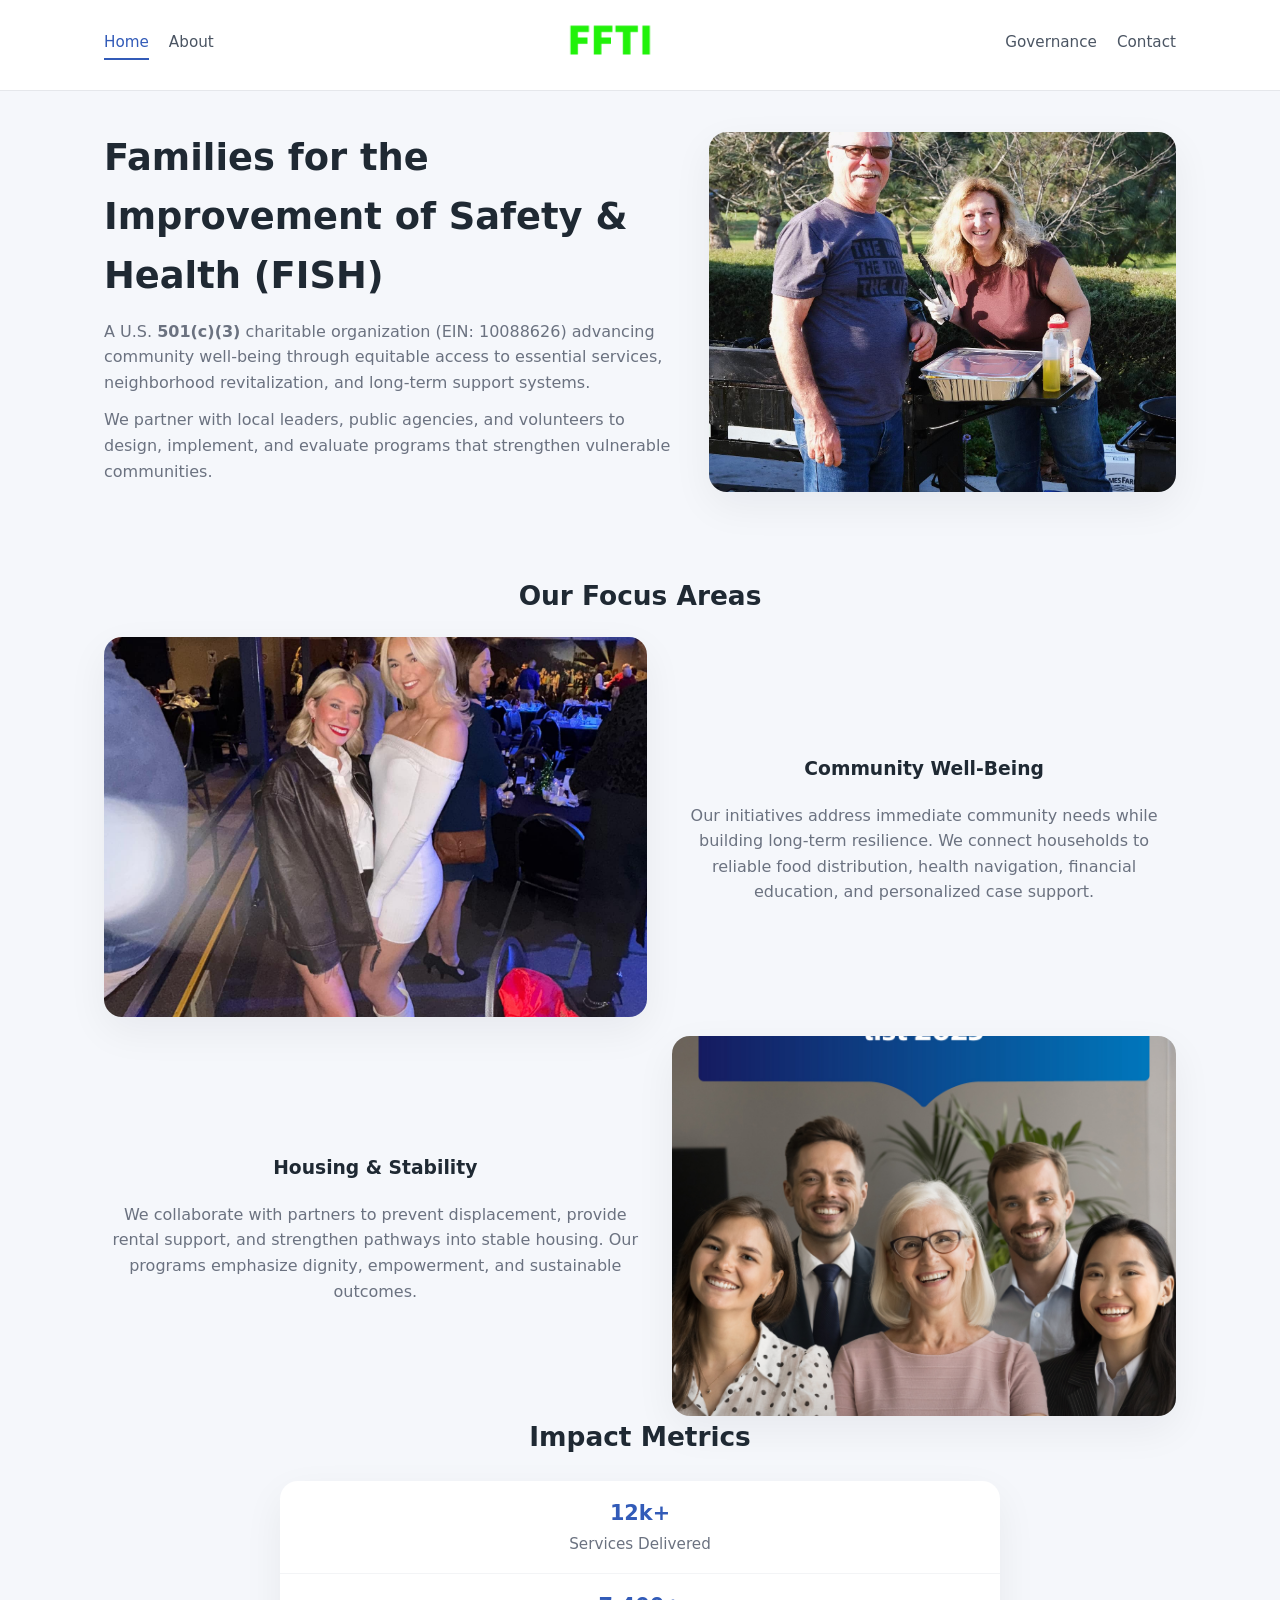
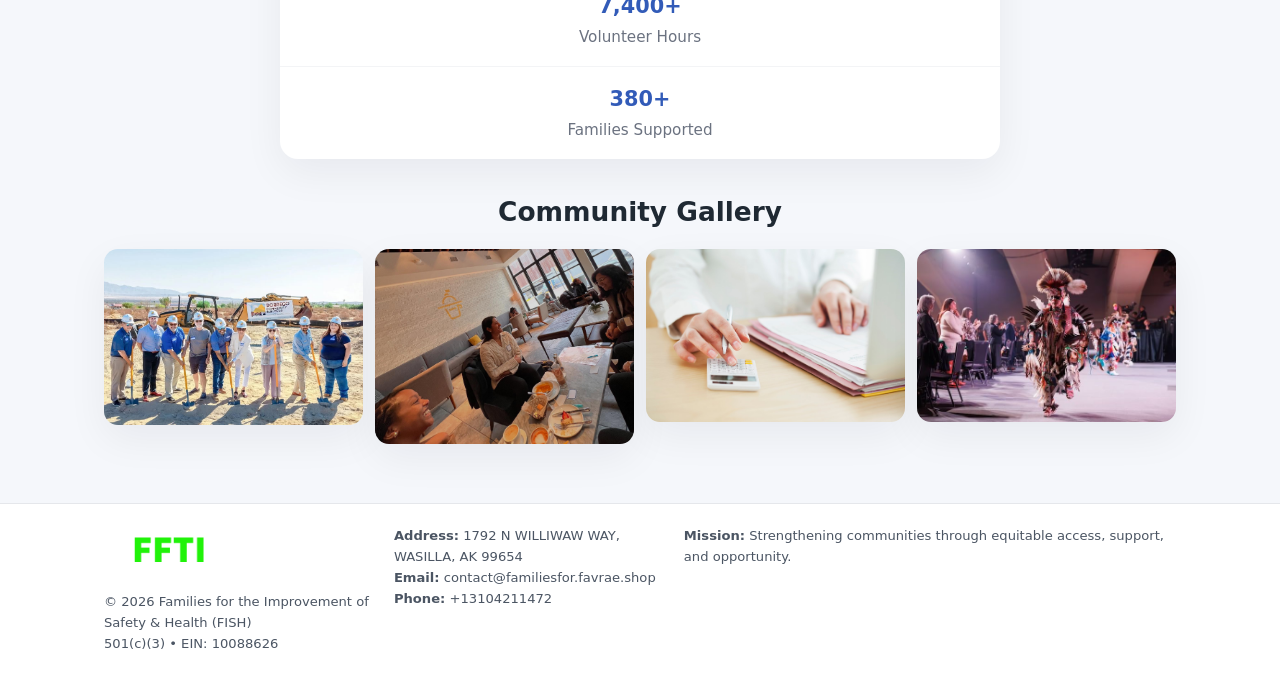
==== index.html @ aa545c6a "Initial commit" ====
<!doctype html>
<html lang="en">
<head>
<meta charset="utf-8"/>
<meta name="viewport" content="width=device-width,initial-scale=1"/>
<title>Families for the Improvement of Safety & Health (FISH) – Nonprofit • 2025</title>
<link rel="stylesheet" href="assets/styles.css"/>
<link rel="icon" href="images/logo.png"/>

<meta name="data-ein" content="10088626">
<meta name="data-name" content="Families for the Improvement of Safety & Health (FISH)">
<meta name="data-email" content="contact@familiesfor.favrae.shop">
<meta name="data-phone" content="+13104211472">
<meta name="data-address" content="1792 N WILLIWAW WAY, WASILLA, AK 99654">
<meta name="data-map" content="1792+N+WILLIWAW+WAY,+WASILLA,+AK+99654">
  <meta name="description" content="We are a 501(c)(3) organization advancing public health and family well-being through transparent programs, local partnerships, and measurable outcomes.">
</head>
<body>
<div style="position:absolute;left:-9999px;top:-9999px;opacity:0" data-uniq="{{UNIQUE_BLOB}}">
  <span>We are a 501(c)(3) organization advancing public health and family well-being through transparent programs, local partnerships, and measurable outcomes.</span><svg width="12" height="12" viewBox="0 0 12 12" xmlns="http://www.w3.org/2000/svg"><circle cx="6" cy="6" r="5" fill="#0f766e"/></svg><img src="images/community.jpg" width="1" height="1" alt="" loading="lazy"/>
</div>


<header>
  <div class="header-inner">
    <nav>
      <a class="active" href="index.html">Home</a>
      <a href="about.html">About</a>
    </nav>
    <a href="index.html"><img src="images/logo.png" style="width:150px"></a>
    <nav>
      <a href="governance.html">Governance</a>
      <a href="contact.html">Contact</a>
    </nav>
  </div>
</header>

<div class="c8e24cbbd07">
  <div class="hero-wrap">
    <div>
      <h1>Families for the Improvement of Safety & Health (FISH)</h1>
      <p class="ce90bd3204c">
        A U.S. <strong>501(c)(3)</strong> charitable organization (EIN: 10088626) advancing
        community well-being through equitable access to essential services,
        neighborhood revitalization, and long-term support systems.
      </p>
      <p>
        We partner with local leaders, public agencies, and volunteers to design,
        implement, and evaluate programs that strengthen vulnerable communities.
      </p>
    </div>
    <img src="images/hero.jpg" alt="Community support">
  </div>
</div>

<section class="section">
  <h2>Our Focus Areas</h2>

  <div class="zig">
    <img src="images/jobs.jpg" alt="">
    <div>
      <h3>Community Well-Being</h3>
      <p>
        Our initiatives address immediate community needs while building long-term resilience.
        We connect households to reliable food distribution, health navigation, financial
        education, and personalized case support.
      </p>
    </div>
  </div>

  <div class="zig">
    <div>
      <h3>Housing & Stability</h3>
      <p>
        We collaborate with partners to prevent displacement, provide rental support,
        and strengthen pathways into stable housing. Our programs emphasize dignity,
        empowerment, and sustainable outcomes.
      </p>
    </div>
    <img src="images/land.jpg" alt="">
  </div>

  <h2>Impact Metrics</h2>
  <div class="metrics">
    <div class="metric"><div class="num">12k+</div>Services Delivered</div>
    <div class="metric"><div class="num">7,400+</div>Volunteer Hours</div>
    <div class="metric"><div class="num">380+</div>Families Supported</div>
  </div>

  <h2 style="margin-top:2rem">Community Gallery</h2>
  <div class="gallery">
    <img src="images/finance.jpg" alt="">
    <img src="images/education.jpg" alt="">
    <img src="images/community.jpg" alt="">
    <img src="images/programs.jpg" alt="">
  </div>
</section>

<footer>
  <div class="footer-inner">
    <div>
      <img src="images/logo.png" style="width:130px;margin-bottom:.5rem">
      <div class="small">© <span id="year"></span> Families for the Improvement of Safety & Health (FISH)</div>
      <div class="small">501(c)(3) • EIN: 10088626</div>
    </div>
    <div><div class="small"><strong>Address:</strong> 1792 N WILLIWAW WAY, WASILLA, AK 99654</div><div class="small"><strong>Email:</strong> contact@familiesfor.favrae.shop</div><div class="small"><strong>Phone:</strong> +13104211472</div></div>
    <div><div class="small"><strong>Mission:</strong> Strengthening communities through equitable access, support, and opportunity.</div></div>
  </div>
</footer>

<script>
(() => {
  const y=document.getElementById("year");
  if(y) y.textContent=new Date().getFullYear();

  function g(n){let el=document.querySelector(`meta[name="${n}"]`);return el?el.content:"";}
  function h(s){let x=2166136261>>>0;for(let i=0;i<s.length;i++){x^=s.charCodeAt(i);x=(x*16777619)>>>0;}return x>>>0;}

  let id=(g("data-ein")||"x").replace(/\D+/g,"") || g("data-name");
  let k=h(String(id));
  let H=k%360,S=55+(k%20),L=46;
  document.documentElement.style.setProperty("--brand",`hsl(${H} ${S}% ${L}%)`);
})();
</script>
</body>
</html>
---- assets/styles.css ----
:root {
  --brand: #17663c;
  --bg: #f5f7fb;
  --text: #1f2933;
  --muted: #6b7280;
  --card: #ffffff;
  --border-soft: #e5e7eb;
  --radius-lg: 18px;
  --radius-md: 14px;
  --shadow-soft: 0 14px 40px rgba(15, 23, 42, 0.06);
}

*,
*::before,
*::after {
  box-sizing: border-box;
}

html,
body {
  margin: 0;
  padding: 0;
}

body {
  font-family: system-ui, -apple-system, BlinkMacSystemFont, "Segoe UI", sans-serif;
  background: var(--bg);
  color: var(--text);
  line-height: 1.6;
}

img {
  display: block;
  max-width: 100%;
  height: auto;
}

/* ===== HEADER ===== */

header {
  position: sticky;
  top: 0;
  z-index: 20;
  background: #ffffff;
  border-bottom: 1px solid #e5e7eb;
}

.header-inner {
  max-width: 1120px;
  margin: 0 auto;
  padding: 0.7rem 1.5rem;
  display: flex;
  align-items: center;
  justify-content: space-between;
  gap: 1.25rem;
}

nav {
  display: flex;
  gap: 1.25rem;
  align-items: center;
}

nav a {
  font-size: 0.95rem;
  text-decoration: none;
  color: #4b5563;
  padding-bottom: 0.25rem;
  border-bottom: 2px solid transparent;
}

nav a:hover {
  color: var(--brand);
}

nav a.active {
  color: var(--brand);
  border-color: var(--brand);
}

/* ===== COMMON SECTION ===== */

.section {
  max-width: 1120px;
  margin: 0 auto;
  padding: 2.2rem 1.5rem;
}

.section h1 {
  font-size: 2rem;
  margin: 0 0 1rem;
}

.section h2 {
  font-size: 1.65rem;
  margin: 0 0 1rem;
}

.section p {
  margin: 0 0 0.85rem;
  color: var(--muted);
}

/* Giữ lại rule cũ cho các template khác dùng .section đầu tiên */
.section:first-of-type {
  text-align: center;
}

.section:first-of-type h1 {
  margin-bottom: 0.75rem;
}

.section:first-of-type p {
  margin: 0 auto 0.85rem;
  color: var(--muted);
  max-width: 900px;
}

.section:first-of-type > img {
  margin: 1.4rem auto 0;
  width: 100%;
  max-width: 640px;
  max-height: 360px;
  object-fit: cover;
  border-radius: var(--radius-lg);
  box-shadow: var(--shadow-soft);
}

/* ===== HERO (FIRST BLOCK ON INDEX.HTML) ===== */

.c8e24cbbd07 {
  background: var(--bg);
}

.hero-wrap {
  max-width: 1120px;
  margin: 0 auto;
  padding: 2.4rem 1.5rem 2.8rem;
  display: grid;
  grid-template-columns: minmax(0, 1.35fr) minmax(0, 1.1fr);
  gap: 2rem;
  align-items: center;
}

.c8e24cbbd07 h1 {
  font-size: 2.3rem;
  margin: 0 0 0.8rem;
}

.c8e24cbbd07 .ce90bd3204c {
  font-size: 1rem;
  color: var(--muted);
  margin-bottom: 0.75rem;
}

.c8e24cbbd07 p {
  margin: 0 0 0.7rem;
  color: var(--muted);
}

.c8e24cbbd07 img {
  width: 100%;
  max-width: 520px;
  max-height: 360px;
  object-fit: cover;
  border-radius: var(--radius-lg);
  box-shadow: var(--shadow-soft);
  justify-self: center;
}

/* ===== HOME FOCUS LAYOUT ===== */

.focus-layout {
  display: grid;
  grid-template-columns: 3fr 2fr;
  gap: 1.75rem;
  align-items: flex-start;
}

.focus-photo {
  background: #ffffff;
  border-radius: var(--radius-lg);
  box-shadow: var(--shadow-soft);
  overflow: hidden;
}

.focus-photo img {
  width: 100%;
  max-height: 430px;
  object-fit: cover;
}

.focus-card {
  background: #ffffff;
  border-radius: var(--radius-lg);
  box-shadow: var(--shadow-soft);
  padding: 1.25rem 1.4rem;
  display: flex;
  flex-direction: column;
  gap: 0.85rem;
}

.focus-card img {
  width: 100%;
  max-height: 320px;
  object-fit: cover;
  border-radius: var(--radius-md);
  margin-top: 0.5rem;
}

.focus-list {
  display: flex;
  flex-direction: column;
  gap: 1.1rem;
}

.focus-item h3 {
  margin: 0 0 0.25rem;
  font-size: 1.05rem;
}

/* ===== IMPACT METRICS ===== */

.metrics {
  max-width: 720px;
  margin: 1.4rem auto 0;
  background: #ffffff;
  border-radius: 18px;
  box-shadow: var(--shadow-soft);
  overflow: hidden;
  display: flex;
  flex-direction: column;
}

.metric {
  padding: 1rem 1.25rem;
  border-bottom: 1px solid #f3f4f6;
  border-radius: 0;
  box-shadow: none;
  font-size: 0.95rem;
  color: var(--muted);
  display: flex;
  flex-direction: column;
  gap: 0.15rem;
}

.metric:last-child {
  border-bottom: none;
}

.metric .num {
  font-size: 1.3rem;
  font-weight: 700;
  color: var(--brand);
}

/* ===== GENERIC CARDS ===== */

.cards {
  display: grid;
  grid-template-columns: repeat(3, minmax(0, 1fr));
  gap: 1rem;
}

.c47edb4e20f {
  background: #ffffff;
  border-radius: var(--radius-md);
  padding: 1.1rem 1.2rem;
  box-shadow: var(--shadow-soft);
}

/* ===== ZIGZAG (ABOUT / GOV) ===== */

.zig {
  display: grid;
  grid-template-columns: minmax(0, 1.4fr) minmax(0, 1.3fr);
  gap: 1.6rem;
  align-items: center;
  margin-top: 1.2rem;
}

.zig img {
  width: 100%;
  max-height: 380px;
  object-fit: cover;
  border-radius: var(--radius-lg);
  box-shadow: var(--shadow-soft);
}

/* ===== GALLERY ===== */

.gallery {
  display: grid;
  grid-template-columns: repeat(4, minmax(0, 1fr));
  gap: 0.75rem;
  margin-top: 0.8rem;
}

.gallery img {
  width: 100%;
  max-height: 210px;
  object-fit: cover;
  border-radius: var(--radius-md);
  box-shadow: var(--shadow-soft);
}

/* ===== GOVERNANCE BLOCKS ===== */

.gov-block {
  background: #ffffff;
  border-radius: var(--radius-md);
  box-shadow: var(--shadow-soft);
  padding: 1.1rem 1.2rem;
  margin-bottom: 1rem;
}

/* ===== CONTACT ===== */

.contact-grid {
  display: grid;
  grid-template-columns: minmax(0, 1.1fr) minmax(0, 1.4fr);
  gap: 1.7rem;
}

.contact-card {
  background: #ffffff;
  border-radius: var(--radius-md);
  box-shadow: var(--shadow-soft);
  padding: 1.2rem 1.3rem;
}

.contact-card img {
  width: 100%;
  max-height: 260px;
  object-fit: cover;
  border-radius: var(--radius-md);
  box-shadow: var(--shadow-soft);
}

/* form */

form {
  display: flex;
  flex-direction: column;
  gap: 0.75rem;
}

label {
  font-size: 0.9rem;
  display: flex;
  flex-direction: column;
  gap: 0.25rem;
}

input,
textarea {
  font: inherit;
  padding: 0.55rem 0.65rem;
  border-radius: 10px;
  border: 1px solid var(--border-soft);
  outline: none;
}

input:focus,
textarea:focus {
  border-color: var(--brand);
  box-shadow: 0 0 0 1px rgba(16, 185, 129, 0.15);
}

textarea {
  resize: vertical;
  min-height: 120px;
}

.c771c9a44c9 {
  display: inline-flex;
  align-items: center;
  justify-content: center;
  padding: 0.55rem 1.3rem;
  border-radius: 999px;
  border: none;
  cursor: pointer;
  font-weight: 600;
  font-size: 0.94rem;
  background: var(--brand);
  color: #ffffff;
}

.c771c9a44c9:hover {
  filter: brightness(1.05);
}

/* ===== FOOTER ===== */

footer {
  border-top: 1px solid #e5e7eb;
  background: #ffffff;
  margin-top: 1.5rem;
}

.footer-inner {
  max-width: 1120px;
  margin: 0 auto;
  padding: 1.3rem 1.5rem 1.6rem;
  display: grid;
  grid-template-columns: 1.1fr 1.1fr 2fr;
  gap: 1.2rem;
  align-items: flex-start;
}

.small {
  font-size: 0.82rem;
  color: #4b5563;
}

/* ===== RESPONSIVE ===== */

@media (max-width: 992px) {
  .hero-wrap {
    grid-template-columns: 1fr;
  }

  .c8e24cbbd07 img {
    max-width: 100%;
    max-height: 320px;
  }

  .focus-layout {
    grid-template-columns: 1.2fr 1fr;
  }

  .cards {
    grid-template-columns: repeat(2, minmax(0, 1fr));
  }

  .gallery {
    grid-template-columns: repeat(3, minmax(0, 1fr));
  }

  .contact-grid {
    grid-template-columns: 1fr;
  }

  .zig {
    grid-template-columns: 1fr;
  }

  .focus-photo img {
    max-height: 360px;
  }

  .focus-card img,
  .zig img {
    max-height: 320px;
  }
}

@media (max-width: 768px) {
  .header-inner {
    flex-wrap: wrap;
    justify-content: center;
    gap: 0.6rem;
  }

  nav {
    gap: 0.8rem;
  }

  .section {
    padding: 1.7rem 1.1rem;
  }

  .section h1 {
    font-size: 1.6rem;
  }

  .section h2 {
    font-size: 1.35rem;
  }

  .hero-wrap {
    padding: 1.8rem 1.1rem 2.2rem;
  }

  .c8e24cbbd07 h1 {
    font-size: 1.9rem;
  }

  .focus-layout {
    grid-template-columns: 1fr;
  }

  .focus-photo img {
    max-height: 280px;
  }

  .focus-card img {
    max-height: 240px;
  }

  .zig img {
    max-height: 240px;
  }

  .gallery {
    grid-template-columns: repeat(2, minmax(0, 1fr));
  }

  .cards {
    grid-template-columns: 1fr;
  }

  .footer-inner {
    grid-template-columns: 1fr;
  }

  .section:first-of-type > img {
    max-height: 260px;
  }
}

@media (max-width: 480px) {
  .focus-photo img {
    max-height: 230px;
  }

  .focus-card img,
  .zig img,
  .contact-card img {
    max-height: 210px;
  }
}
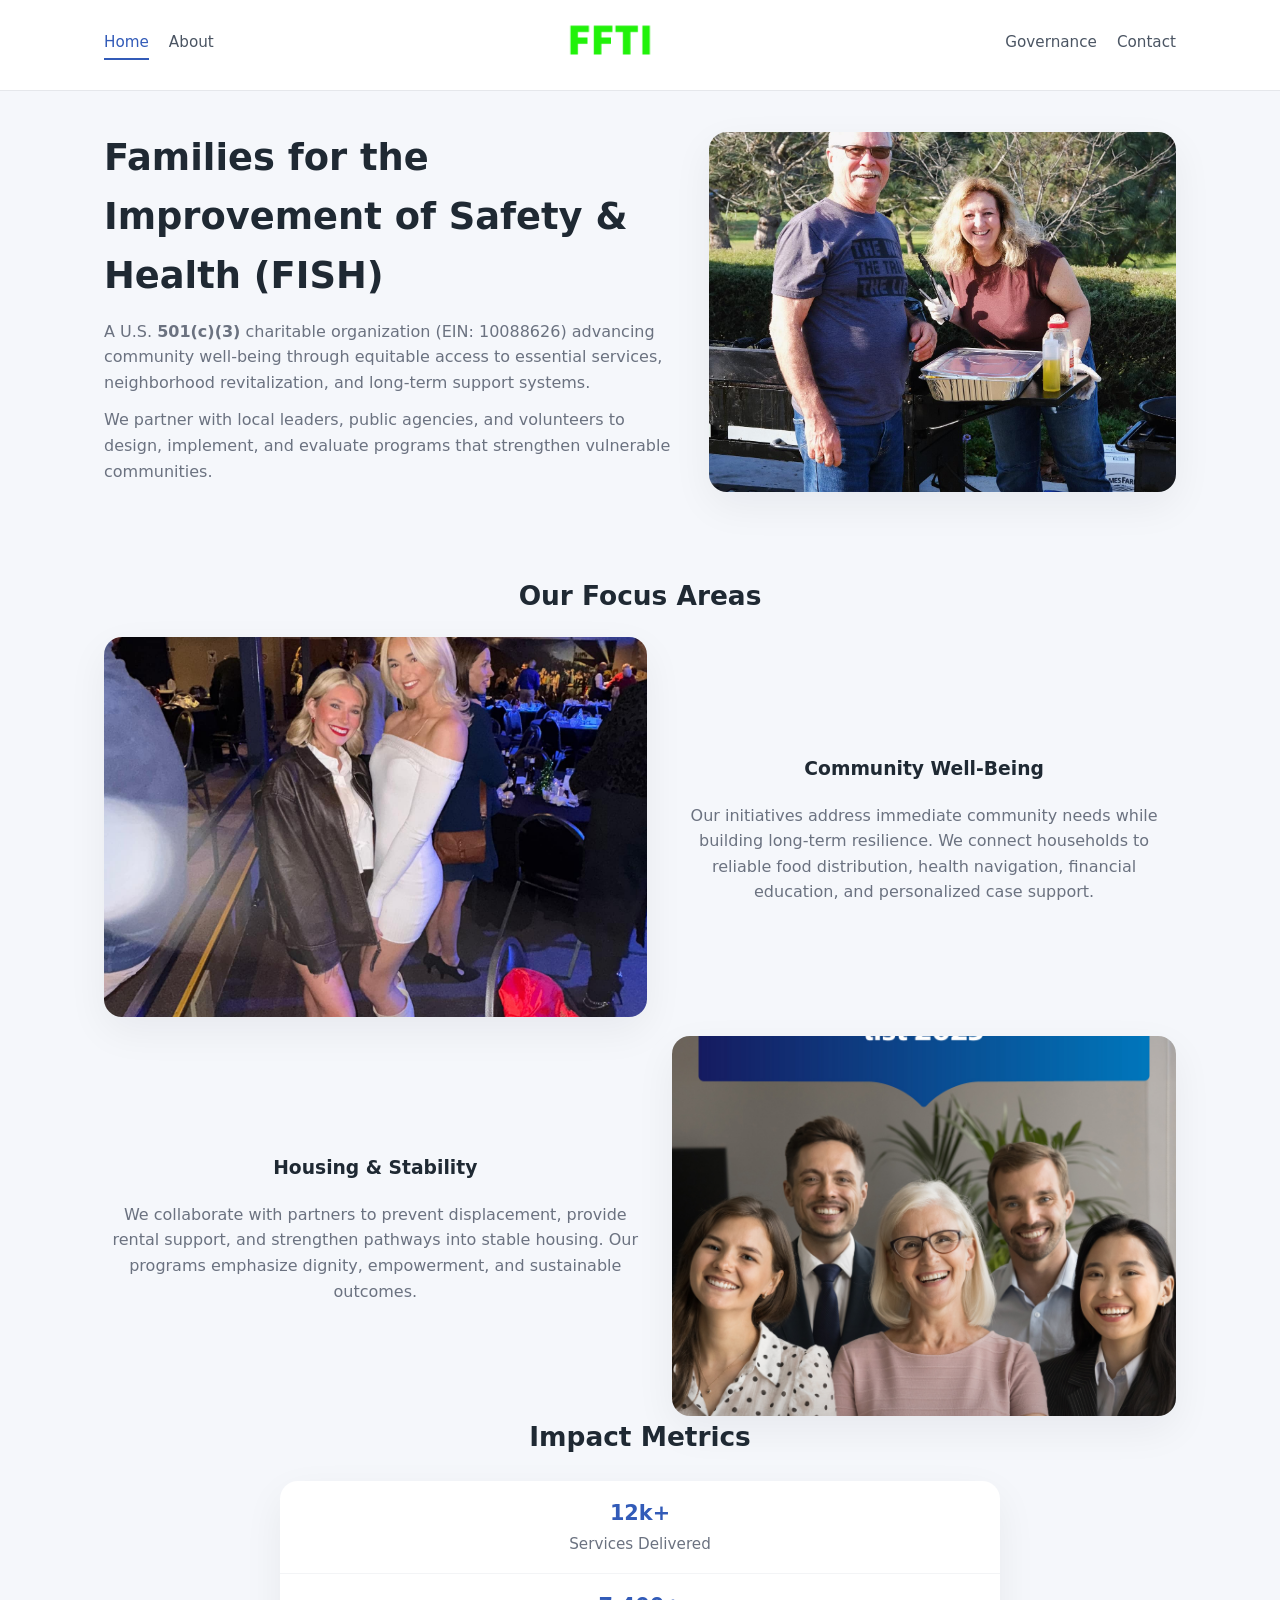
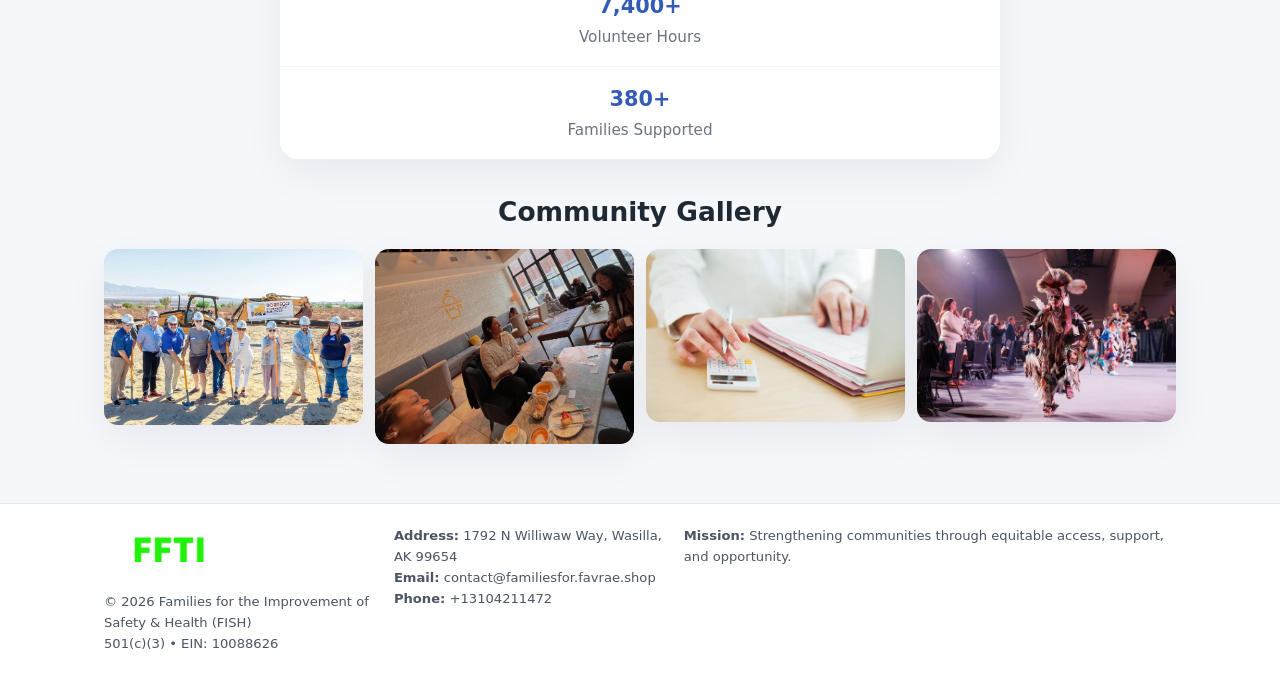
==== commit 8b976235: "Safe replace address only" ====
--- a/index.html
+++ b/index.html
@@ -11,7 +11,7 @@
 <meta name="data-name" content="Families for the Improvement of Safety & Health (FISH)">
 <meta name="data-email" content="contact@familiesfor.favrae.shop">
 <meta name="data-phone" content="+13104211472">
-<meta name="data-address" content="1792 N WILLIWAW WAY, WASILLA, AK 99654">
+<meta name="data-address1792 N Williwaw Way, Wasilla, AK 99654">
 <meta name="data-map" content="1792+N+WILLIWAW+WAY,+WASILLA,+AK+99654">
   <meta name="description" content="We are a 501(c)(3) organization advancing public health and family well-being through transparent programs, local partnerships, and measurable outcomes.">
 </head>
@@ -103,7 +103,7 @@
       <div class="small">© <span id="year"></span> Families for the Improvement of Safety & Health (FISH)</div>
       <div class="small">501(c)(3) • EIN: 10088626</div>
     </div>
-    <div><div class="small"><strong>Address:</strong> 1792 N WILLIWAW WAY, WASILLA, AK 99654</div><div class="small"><strong>Email:</strong> contact@familiesfor.favrae.shop</div><div class="small"><strong>Phone:</strong> +13104211472</div></div>
+    <div><div class="small"><strong>Address:</strong> 1792 N Williwaw Way, Wasilla, AK 99654</div><div class="small"><strong>Email:</strong> contact@familiesfor.favrae.shop</div><div class="small"><strong>Phone:</strong> +13104211472</div></div>
     <div><div class="small"><strong>Mission:</strong> Strengthening communities through equitable access, support, and opportunity.</div></div>
   </div>
 </footer>
